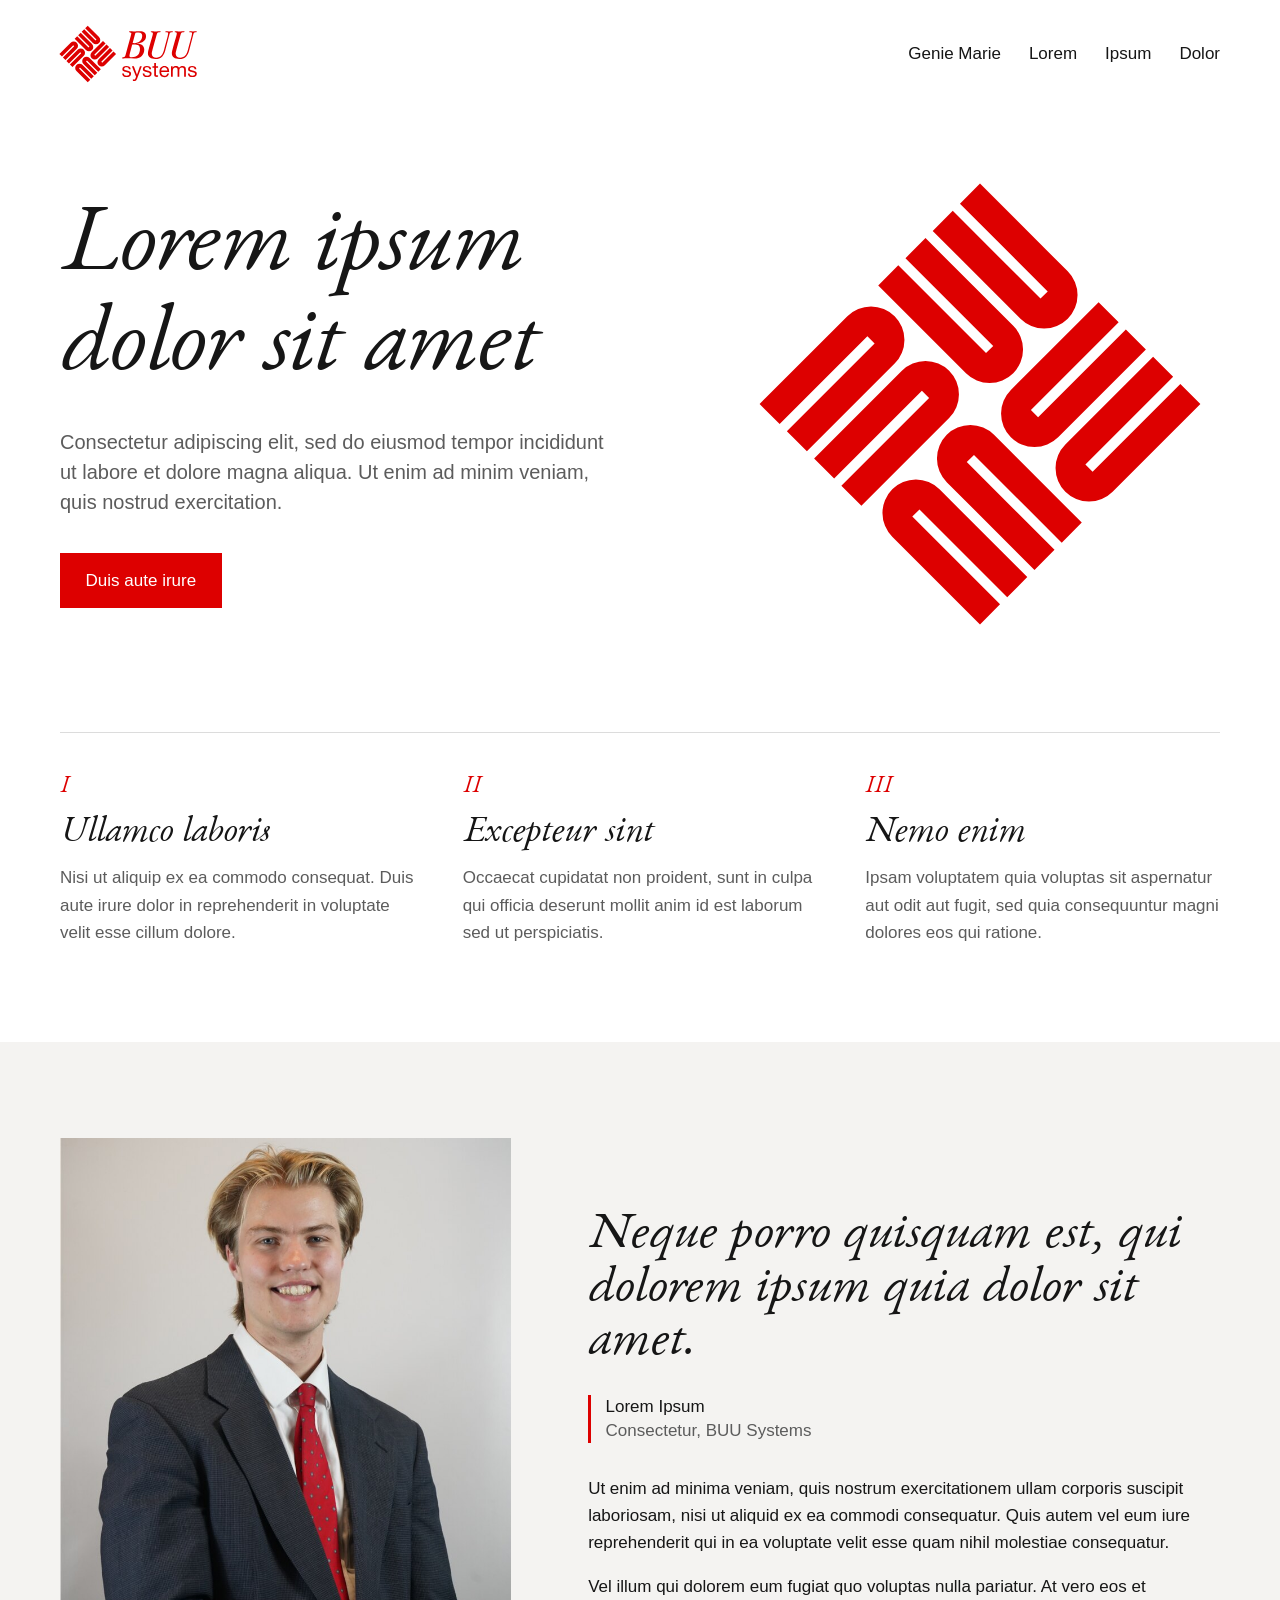
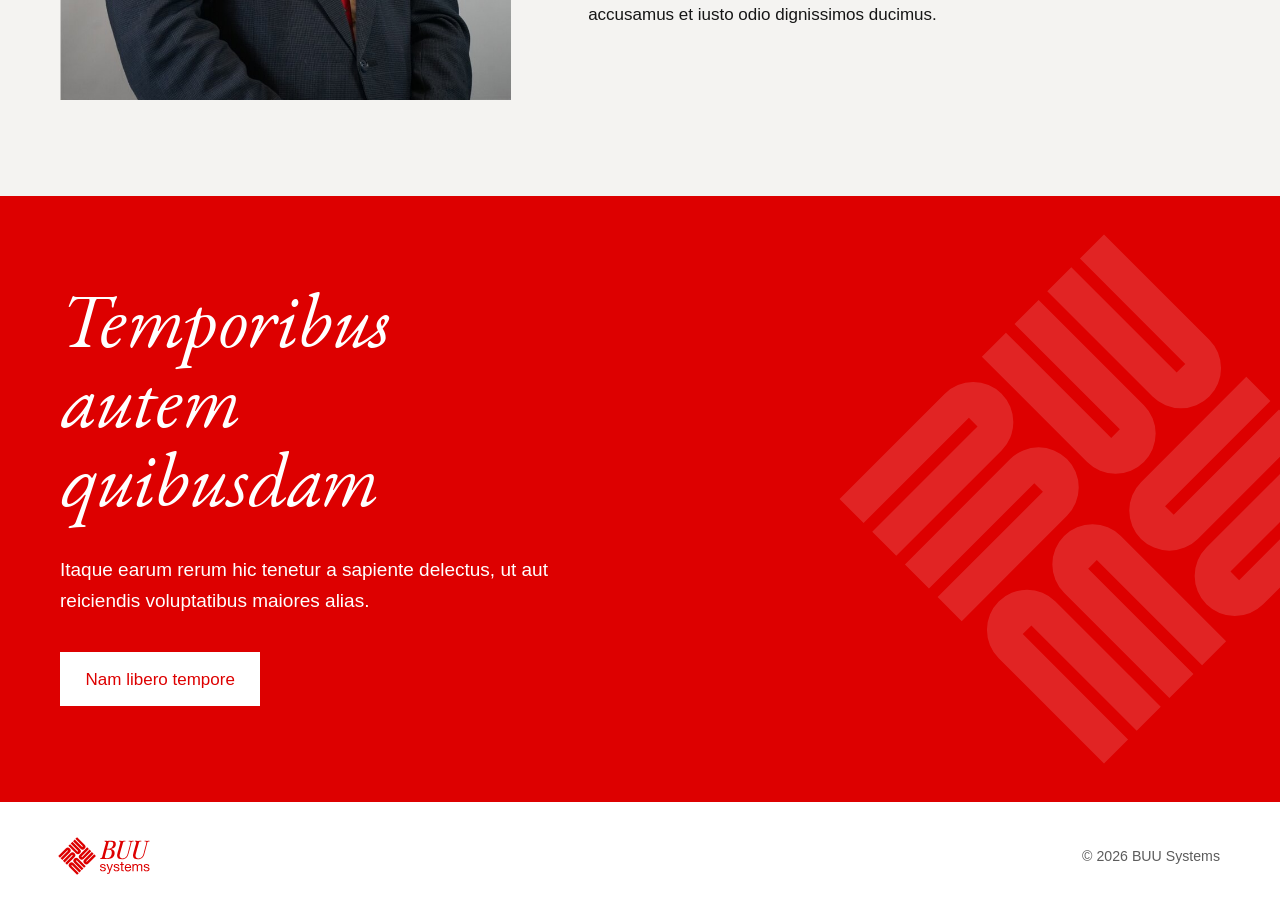
==== index.html @ 666fee12 "Add Genie Marie product page with iOS 27 Messages demo Static site: product page, iPhone demo with L" ====
<!doctype html>
<html lang="en">
<head>
  <meta charset="utf-8">
  <meta name="viewport" content="width=device-width, initial-scale=1">
  <title>BUU Systems</title>
  <meta name="description" content="Lorem ipsum dolor sit amet, consectetur adipiscing elit.">
  <meta name="theme-color" content="#DD0000">
  <link rel="icon" href="assets/mark.svg" type="image/svg+xml">
  <link rel="stylesheet" href="styles.css">
</head>
<body>
  <header class="site-header wrap">
    <a href="#top" aria-label="BUU Systems home"><img class="logo" src="assets/logo.svg" alt="BUU Systems"></a>
    <nav aria-label="Primary">
      <a href="genie-marie.html">Genie Marie</a>
      <a href="#lorem">Lorem</a>
      <a href="#ipsum">Ipsum</a>
      <a href="#dolor">Dolor</a>
    </nav>
  </header>

  <main id="top">
    <section class="hero wrap">
      <div class="hero-copy">
        <h1>Lorem ipsum dolor sit amet</h1>
        <p class="lede">Consectetur adipiscing elit, sed do eiusmod tempor incididunt ut labore et dolore magna aliqua. Ut enim ad minim veniam, quis nostrud exercitation.</p>
        <a class="button" href="#dolor">Duis aute irure</a>
      </div>
      <img class="hero-mark" src="assets/mark.svg" alt="" width="800" height="800">
    </section>

    <section id="lorem" class="pillars wrap" aria-label="Lorem">
      <article>
        <span class="num">I</span>
        <h2>Ullamco laboris</h2>
        <p>Nisi ut aliquip ex ea commodo consequat. Duis aute irure dolor in reprehenderit in voluptate velit esse cillum dolore.</p>
      </article>
      <article>
        <span class="num">II</span>
        <h2>Excepteur sint</h2>
        <p>Occaecat cupidatat non proident, sunt in culpa qui officia deserunt mollit anim id est laborum sed ut perspiciatis.</p>
      </article>
      <article>
        <span class="num">III</span>
        <h2>Nemo enim</h2>
        <p>Ipsam voluptatem quia voluptas sit aspernatur aut odit aut fugit, sed quia consequuntur magni dolores eos qui ratione.</p>
      </article>
    </section>

    <section id="ipsum" class="founder">
      <div class="wrap founder-grid">
        <img class="headshot" src="assets/headshot.jpg" alt="Headshot of the founder of BUU Systems" width="800" height="996">
        <div>
          <blockquote>Neque porro quisquam est, qui dolorem ipsum quia dolor sit amet.</blockquote>
          <p class="byline"><strong>Lorem Ipsum</strong><br>Consectetur, BUU Systems</p>
          <p>Ut enim ad minima veniam, quis nostrum exercitationem ullam corporis suscipit laboriosam, nisi ut aliquid ex ea commodi consequatur. Quis autem vel eum iure reprehenderit qui in ea voluptate velit esse quam nihil molestiae consequatur.</p>
          <p>Vel illum qui dolorem eum fugiat quo voluptas nulla pariatur. At vero eos et accusamus et iusto odio dignissimos ducimus.</p>
        </div>
      </div>
    </section>

    <section id="dolor" class="cta">
      <img class="cta-mark" src="assets/mark-white.svg" alt="" width="800" height="800">
      <div class="wrap cta-inner">
        <h2>Temporibus autem quibusdam</h2>
        <p>Itaque earum rerum hic tenetur a sapiente delectus, ut aut reiciendis voluptatibus maiores alias.</p>
        <a class="button button-invert" href="#top">Nam libero tempore</a>
      </div>
    </section>
  </main>

  <footer class="site-footer wrap">
    <img class="logo logo-small" src="assets/logo.svg" alt="BUU Systems">
    <small>&copy; 2026 BUU Systems</small>
  </footer>
</body>
</html>
---- styles.css ----
@font-face {
  font-family: "EB Garamond";
  src: url("assets/eb-garamond-italic.woff") format("woff");
  font-style: italic;
  font-display: swap;
}

:root {
  --red: #DD0000;
  --ink: #161616;
  --muted: #5c5c5c;
  --rule: #dcdcdc;
  --tint: #f4f3f1;
  --display: "EB Garamond", Garamond, Georgia, serif;
  --text: "Helvetica Neue", Helvetica, Arial, sans-serif;
}

* { box-sizing: border-box; }
html { scroll-behavior: smooth; }
@media (prefers-reduced-motion: reduce) { html { scroll-behavior: auto; } }

body {
  margin: 0;
  background: #fff;
  color: var(--ink);
  font: 400 1.0625rem/1.6 var(--text);
  overflow-x: hidden;
}

img { display: block; max-width: 100%; height: auto; }
.wrap { width: min(1160px, 100% - 3rem); margin-inline: auto; }

h1, h2, blockquote {
  margin: 0;
  font-family: var(--display);
  font-style: italic;
  font-weight: 400;
  line-height: 1.05;
}
p { margin: 0 0 1em; }

/* Header */
.site-header {
  display: flex;
  align-items: center;
  justify-content: space-between;
  gap: 1rem;
  padding-block: 1.25rem;
}
.logo { width: auto; height: 68px; margin-left: -4px; }
.logo-small { height: 44px; }
nav { display: flex; gap: 1.75rem; }
nav a { color: var(--ink); text-decoration: none; }
nav a:hover { color: var(--red); }

/* Hero */
.hero {
  display: grid;
  grid-template-columns: 1.1fr 0.9fr;
  align-items: center;
  gap: 3rem;
  padding-block: 3.5rem 5.5rem;
}
h1 { font-size: clamp(3.25rem, 7.4vw, 6.25rem); letter-spacing: -0.01em; }
.lede { max-width: 34rem; margin: 1.75rem 0 2.25rem; font-size: 1.25rem; line-height: 1.5; color: var(--muted); }
.hero-mark { width: 100%; max-width: 480px; justify-self: end; }

.button {
  display: inline-block;
  padding: 0.85rem 1.6rem;
  background: var(--red);
  color: #fff;
  font-weight: 500;
  text-decoration: none;
  transition: background-color 0.15s;
}
.button:hover { background: #b40000; }
.button-invert { background: #fff; color: var(--red); }
.button-invert:hover { background: var(--ink); color: #fff; }
a:focus-visible { outline: 3px solid var(--ink); outline-offset: 3px; }
.cta a:focus-visible { outline-color: #fff; }

/* Pillars */
.pillars {
  display: grid;
  grid-template-columns: repeat(3, 1fr);
  gap: 3rem;
  padding-block: 2.5rem 6rem;
  border-top: 1px solid var(--rule);
}
.num { font: italic 1.5rem/1 var(--display); color: var(--red); }
.pillars h2 { margin: 0.9rem 0 0.75rem; font-size: 2.25rem; }
.pillars p { margin: 0; color: var(--muted); }

/* Founder */
.founder { padding-block: 6rem; background: var(--tint); }
.founder-grid {
  display: grid;
  grid-template-columns: minmax(0, 5fr) minmax(0, 7fr);
  align-items: center;
  gap: clamp(2.5rem, 6vw, 5.5rem);
}
blockquote { font-size: clamp(2.25rem, 4vw, 3.5rem); }
.byline { margin: 1.5rem 0 2rem; padding-left: 0.9rem; border-left: 3px solid var(--red); line-height: 1.4; color: var(--muted); }
.byline strong { color: var(--ink); font-weight: 500; }
.founder-grid p:last-child { margin-bottom: 0; }

/* Call to action */
.cta { position: relative; overflow: hidden; padding-block: 6rem; background: var(--red); color: #fff; }
.cta-mark { position: absolute; top: 50%; right: -7rem; width: 36rem; max-width: none; transform: translateY(-50%); opacity: 0.14; }
.cta-inner { position: relative; }
.cta h2 { max-width: 15ch; font-size: clamp(2.75rem, 6vw, 4.75rem); }
.cta p { max-width: 34rem; margin: 1.5rem 0 2.25rem; font-size: 1.1875rem; }

/* Footer */
.site-footer {
  display: flex;
  align-items: center;
  justify-content: space-between;
  gap: 1rem;
  padding-block: 2rem;
  color: var(--muted);
}

@media (max-width: 820px) {
  .hero { grid-template-columns: 1fr; gap: 2.5rem; padding-block: 1.5rem 4rem; }
  .hero-mark { display: none; }
  .pillars { grid-template-columns: 1fr; gap: 2.5rem; padding-bottom: 4rem; }
  .founder, .cta { padding-block: 4rem; }
  .founder-grid { grid-template-columns: minmax(0, 1fr); }
  .headshot { max-width: min(400px, 100%); }
}

@media (max-width: 480px) {
  .logo { height: 52px; }
  .logo-small { height: 40px; }
  nav { flex-wrap: wrap; justify-content: flex-end; gap: 0.25rem 1rem; font-size: 0.9375rem; }
  nav a { white-space: nowrap; }
  .cta-mark { right: -12rem; }
}
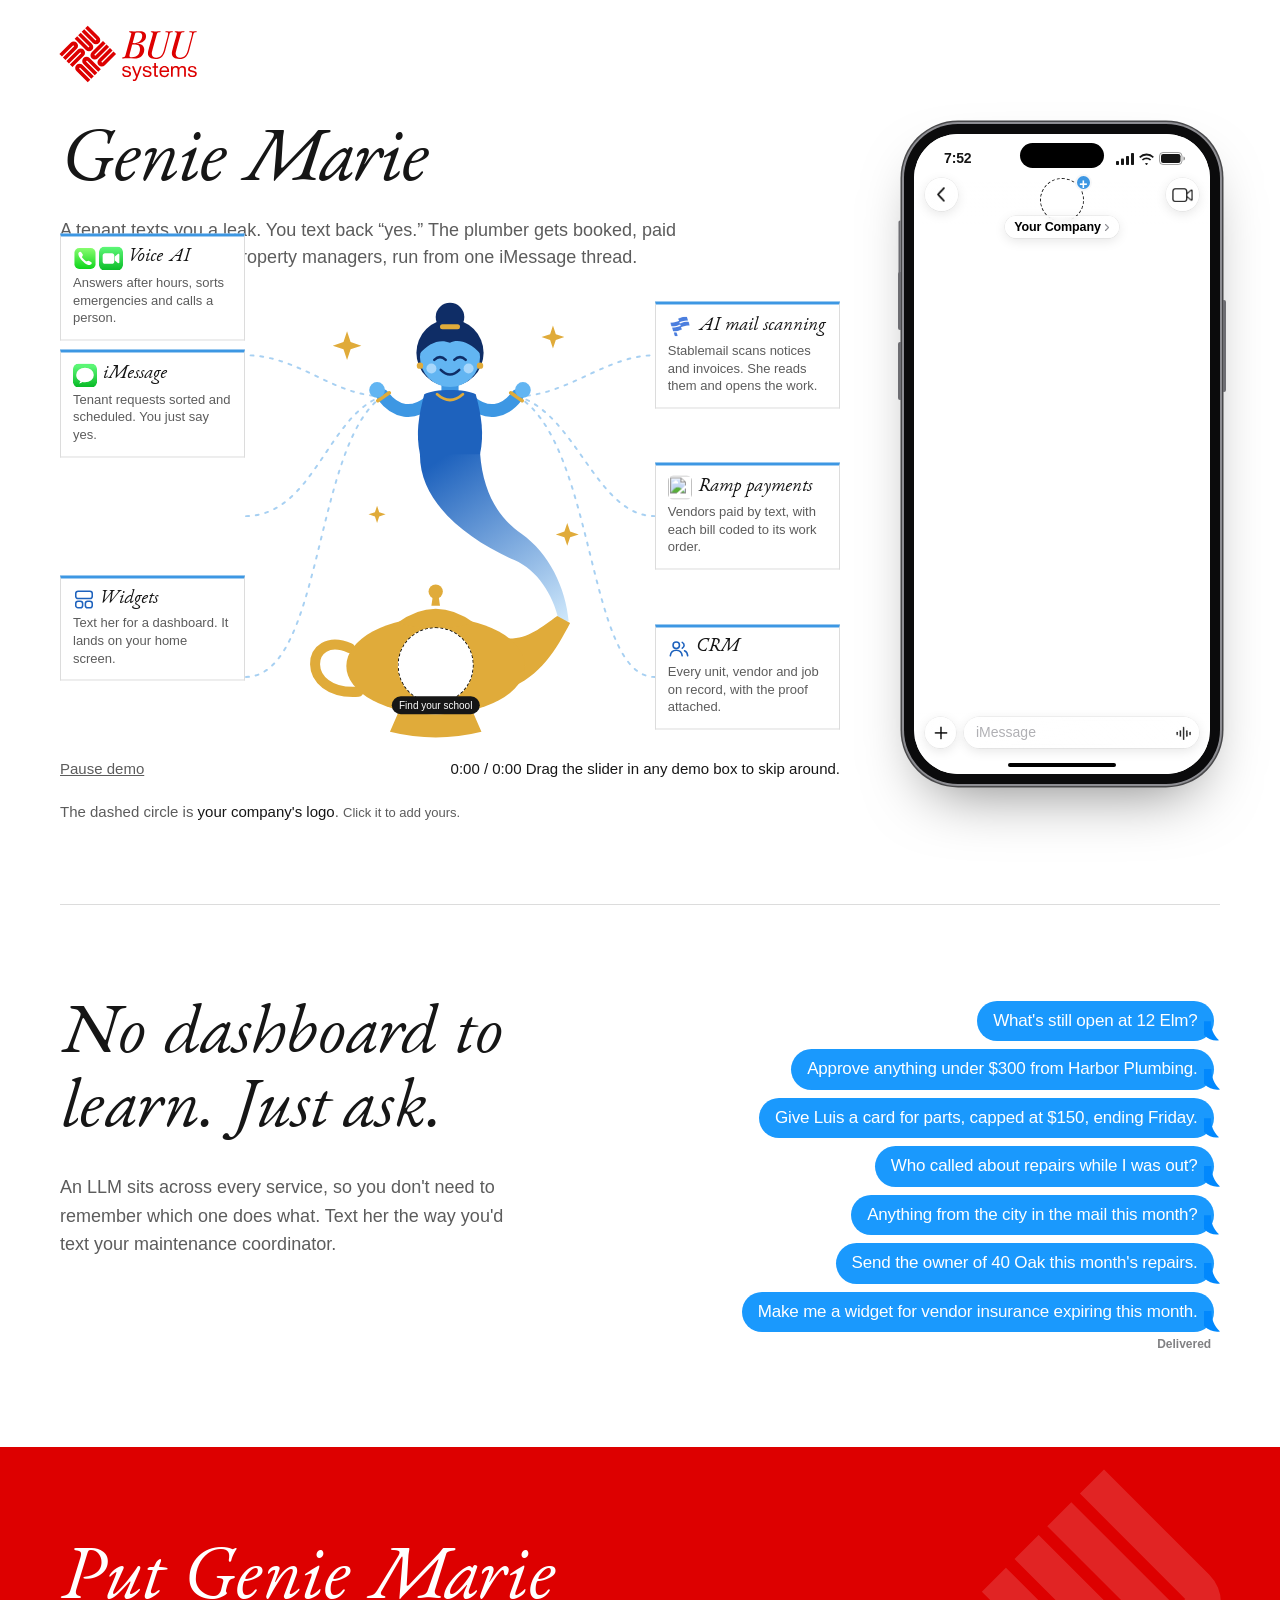
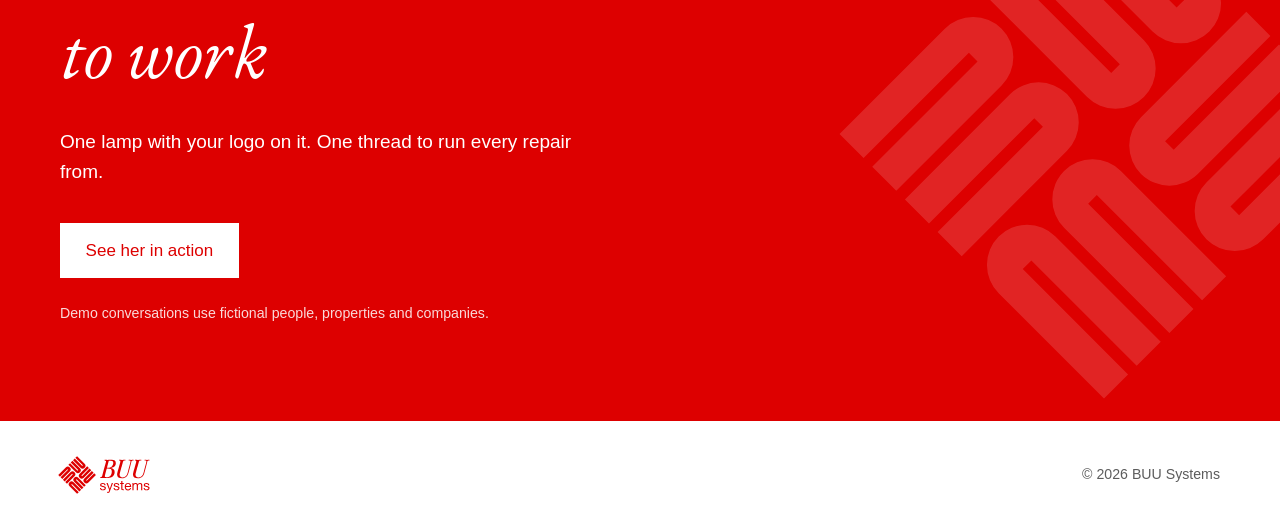
==== commit 54d5d56b: "Serve Genie Marie as the home page on buusystems.com Move the lorem ipsum home page to _lorem-home.h" ====
--- a/index.html
+++ b/index.html
@@ -3,69 +3,157 @@
 <head>
   <meta charset="utf-8">
   <meta name="viewport" content="width=device-width, initial-scale=1">
-  <title>BUU Systems</title>
-  <meta name="description" content="Lorem ipsum dolor sit amet, consectetur adipiscing elit.">
+  <title>Genie Marie | BUU Systems</title>
+  <meta name="description" content="Genie Marie runs repairs for property managers. Tenants text or call, she books the vendor, and you approve and pay from one iMessage thread.">
   <meta name="theme-color" content="#DD0000">
   <link rel="icon" href="assets/mark.svg" type="image/svg+xml">
   <link rel="stylesheet" href="styles.css">
+  <link rel="stylesheet" href="genie-marie.css?v=28e">
 </head>
 <body>
   <header class="site-header wrap">
-    <a href="#top" aria-label="BUU Systems home"><img class="logo" src="assets/logo.svg" alt="BUU Systems"></a>
-    <nav aria-label="Primary">
-      <a href="genie-marie.html">Genie Marie</a>
-      <a href="#lorem">Lorem</a>
-      <a href="#ipsum">Ipsum</a>
-      <a href="#dolor">Dolor</a>
-    </nav>
+    <a href="/" aria-label="BUU Systems home"><img class="logo" src="assets/logo.svg" alt="BUU Systems"></a>
   </header>
 
   <main id="top">
-    <section class="hero wrap">
-      <div class="hero-copy">
-        <h1>Lorem ipsum dolor sit amet</h1>
-        <p class="lede">Consectetur adipiscing elit, sed do eiusmod tempor incididunt ut labore et dolore magna aliqua. Ut enim ad minim veniam, quis nostrud exercitation.</p>
-        <a class="button" href="#dolor">Duis aute irure</a>
+    <section class="gm-hero wrap">
+      <div class="gm-copy">
+        <h1>Genie Marie</h1>
+        <p class="lede">A tenant texts you a leak. You text back “yes.” The plumber gets booked, paid and filed. Repairs for property managers, run from one iMessage thread.</p>
+
+        <div class="genie-stage">
+          <svg class="wires" viewBox="0 0 800 470" aria-hidden="true">
+            <path data-wire="0" d="M331 112C280 112 245 70 190 70"/>
+            <path data-wire="1" d="M469 112C520 112 560 70 610 70"/>
+            <path data-wire="2" d="M469 112C530 130 550 235 610 235"/>
+            <path data-wire="3" d="M469 112C550 160 540 400 610 400"/>
+            <path data-wire="4" d="M331 112C260 160 270 400 190 400"/>
+            <path data-wire="5" d="M331 112C275 130 260 235 190 235"/>
+          </svg>
+          <div class="genie-art">
+              <svg viewBox="0 0 480 640" role="img" aria-label="Illustration of Genie Marie, a sweet smiling blue genie rising in a wisp of smoke from a gold lamp that carries your company's logo.">
+                <defs>
+                  <linearGradient id="smoke" gradientUnits="userSpaceOnUse" x1="240" y1="232" x2="400" y2="470">
+                    <stop offset="0" stop-color="#1e62bd"/>
+                    <stop offset="1" stop-color="#cfe8fb"/>
+                  </linearGradient>
+                </defs>
+                <!-- Smoke tail, from the spout up to her waist -->
+                <path d="M198 232C196 300 262 352 330 382C362 396 384 430 392 466L406 468C402 420 378 372 340 345C310 325 286 290 282 232Z" fill="url(#smoke)"/>
+                <!-- Lamp -->
+                <path d="M100 505C38 478 28 572 112 566" fill="none" stroke="#e0ab3a" stroke-width="14" stroke-linecap="round"/>
+                <path d="M300 488C340 500 362 480 390 460L408 470C386 512 360 556 300 568Z" fill="#e0ab3a"/>
+                <path d="M170 590Q220 606 270 590L284 622Q220 638 156 622Z" fill="#e0ab3a"/>
+                <ellipse cx="220" cy="530" rx="125" ry="68" fill="#e0ab3a"/>
+                <path d="M166 470Q220 430 274 470Q220 486 166 470Z" fill="#e0ab3a"/>
+                <path d="M214 446h12l-2-14h-8z" fill="#e0ab3a"/>
+                <circle cx="220" cy="426" r="10" fill="#e0ab3a"/>
+                <!-- Hair behind -->
+                <circle cx="240" cy="92" r="47" fill="#0f2d66"/>
+                <circle cx="240" cy="42" r="20" fill="#0f2d66"/>
+                <!-- Arms -->
+                <path d="M212 160C188 180 164 176 146 152" fill="none" stroke="#3d97e3" stroke-width="18" stroke-linecap="round"/>
+                <path d="M268 160C292 180 316 176 334 152" fill="none" stroke="#3d97e3" stroke-width="18" stroke-linecap="round"/>
+                <path d="M139 159L155 148M341 159L325 148" stroke="#e0ab3a" stroke-width="5" stroke-linecap="round"/>
+                <circle cx="138" cy="144" r="11" fill="#62b5f2"/>
+                <circle cx="342" cy="144" r="11" fill="#62b5f2"/>
+                <!-- Neck and top -->
+                <rect x="228" y="126" width="24" height="30" fill="#3d97e3"/>
+                <path d="M204 150C196 180 192 205 198 234H282C288 205 284 180 276 150C262 142 218 142 204 150Z" fill="#1e62bd"/>
+                <path d="M222 150Q240 166 258 150" fill="none" stroke="#e0ab3a" stroke-width="4" stroke-linecap="round"/>
+                <!-- Face -->
+                <circle cx="240" cy="98" r="42" fill="#62b5f2"/>
+                <path d="M197 94C196 38 284 38 283 94C268 76 250 72 240 78C226 72 210 78 197 94Z" fill="#0f2d66"/>
+                <rect x="226" y="52" width="28" height="7" rx="3.500" fill="#e0ab3a"/>
+                <path d="M218 102q8-8 16 0M246 102q8-8 16 0" fill="none" stroke="#0f2d66" stroke-width="3.500" stroke-linecap="round"/>
+                <circle cx="214" cy="114" r="7" fill="#c6e6ff" opacity=".7"/>
+                <circle cx="266" cy="114" r="7" fill="#c6e6ff" opacity=".7"/>
+                <path d="M227 116q13 13 26 0" fill="none" stroke="#0f2d66" stroke-width="3.500" stroke-linecap="round"/>
+                <circle cx="198" cy="110" r="4.500" fill="#e0ab3a"/>
+                <circle cx="282" cy="110" r="4.500" fill="#e0ab3a"/>
+                <!-- Sparkles -->
+                <g fill="#e0ab3a">
+                  <path class="spark" d="M96 62l5 15 15 5-15 5-5 15-5-15-15-5 15-5z"/>
+                  <path class="spark spark-2" d="M384 54l4 12 12 4-12 4-4 12-4-12-12-4 12-4z"/>
+                  <path class="spark spark-3" d="M404 330l4 12 12 4-12 4-4 12-4-12-12-4 12-4z"/>
+                  <path class="spark spark-2" d="M138 306l3 9 9 3-9 3-3 9-3-9-9-3 9-3z"/>
+                </g>
+              </svg>
+            <button type="button" class="org-logo org-logo-bottle" aria-label="Add your logo"></button>
+          </div>
+          <div class="chapters" role="group" aria-label="Choose a demo">
+              <button class="chapter iface-0" type="button" data-chapter="0"><strong><img class="brand-icon" src="assets/brand/imessage.svg" alt=""><span>iMessage</span></strong><small>Tenant requests sorted and scheduled. You just say yes.</small><i class="bar"><b></b></i></button>
+              <button class="chapter iface-1" type="button" data-chapter="1"><strong><img class="brand-icon brand-plate" src="assets/brand/stable.png" alt=""><span>AI mail scanning</span></strong><small>Stablemail scans notices and invoices. She reads them and opens the work.</small><i class="bar"><b></b></i></button>
+              <button class="chapter iface-2" type="button" data-chapter="2"><strong><img class="brand-icon" src="assets/brand/ramp.svg" alt=""><span>Ramp<span class="tab-extra"> payments</span></span></strong><small>Vendors paid by text, with each bill coded to its work order.</small><i class="bar"><b></b></i></button>
+              <button class="chapter iface-3" type="button" data-chapter="3"><strong><svg class="iface-icon" viewBox="0 0 24 24" aria-hidden="true"><circle cx="9" cy="8.500" r="3.500"/><path d="M2.500 20c.5-4 3-6 6.500-6s6 2 6.500 6"/><path d="M15.500 5.300a3.500 3.500 0 0 1 0 6.400"/><path d="M18 14.500c2 .8 3.200 2.700 3.500 5.500"/></svg><span>CRM</span></strong><small>Every unit, vendor and job on record, with the proof attached.</small><i class="bar"><b></b></i></button>
+              <button class="chapter iface-4" type="button" data-chapter="4"><strong><svg class="iface-icon" viewBox="0 0 24 24" aria-hidden="true"><rect x="3" y="3" width="18" height="8" rx="2.500"/><rect x="3" y="14" width="7.500" height="7" rx="2.500"/><rect x="13.500" y="14" width="7.500" height="7" rx="2.500"/></svg><span>Widgets</span></strong><small>Text her for a dashboard. It lands on your home screen.</small><i class="bar"><b></b></i></button>
+              <button class="chapter iface-5" type="button" data-chapter="5"><strong><span class="brand-pair"><img class="brand-icon" src="assets/brand/phone.svg" alt=""><img class="brand-icon" src="assets/brand/facetime.svg" alt=""></span><span>Voice AI</span></strong><small>Answers after hours, sorts emergencies and calls a person.</small><i class="bar"><b></b></i></button>
+          </div>
+        </div>
+        <div class="stage-foot">
+          <button class="pause" type="button" id="pause" aria-pressed="false">Pause demo</button>
+          <p class="scrub-note" id="scrub-note"><span id="demo-time">0:00 / 0:00</span> Drag the slider in any demo box to skip around.</p>
+          <p class="logo-note">The dashed circle is <strong>your company's logo</strong>. <small id="logo-status">Click it to add yours.</small></p>
+        </div>
       </div>
-      <img class="hero-mark" src="assets/mark.svg" alt="" width="800" height="800">
-    </section>
 
-    <section id="lorem" class="pillars wrap" aria-label="Lorem">
-      <article>
-        <span class="num">I</span>
-        <h2>Ullamco laboris</h2>
-        <p>Nisi ut aliquip ex ea commodo consequat. Duis aute irure dolor in reprehenderit in voluptate velit esse cillum dolore.</p>
-      </article>
-      <article>
-        <span class="num">II</span>
-        <h2>Excepteur sint</h2>
-        <p>Occaecat cupidatat non proident, sunt in culpa qui officia deserunt mollit anim id est laborum sed ut perspiciatis.</p>
-      </article>
-      <article>
-        <span class="num">III</span>
-        <h2>Nemo enim</h2>
-        <p>Ipsam voluptatem quia voluptas sit aspernatur aut odit aut fugit, sed quia consequuntur magni dolores eos qui ratione.</p>
-      </article>
-    </section>
-
-    <section id="ipsum" class="founder">
-      <div class="wrap founder-grid">
-        <img class="headshot" src="assets/headshot.jpg" alt="Headshot of the founder of BUU Systems" width="800" height="996">
-        <div>
-          <blockquote>Neque porro quisquam est, qui dolorem ipsum quia dolor sit amet.</blockquote>
-          <p class="byline"><strong>Lorem Ipsum</strong><br>Consectetur, BUU Systems</p>
-          <p>Ut enim ad minima veniam, quis nostrum exercitationem ullam corporis suscipit laboriosam, nisi ut aliquid ex ea commodi consequatur. Quis autem vel eum iure reprehenderit qui in ea voluptate velit esse quam nihil molestiae consequatur.</p>
-          <p>Vel illum qui dolorem eum fugiat quo voluptas nulla pariatur. At vero eos et accusamus et iusto odio dignissimos ducimus.</p>
+      <div class="gm-stage">
+        <div class="phone" role="img" aria-label="Animated demo of an iPhone message thread with Genie Marie. The capabilities it shows are listed in the boxes beside it.">
+          <div class="screen">
+            <svg id="glass-defs" width="0" height="0" style="position:absolute" aria-hidden="true"><defs>
+            </defs></svg>
+            <div class="dim" id="dim"></div>
+            <div class="island"></div>
+            <div class="status"><span id="status-time">7:52</span><span class="status-icons">
+              <svg width="18" height="12" viewBox="0 0 18 12" aria-hidden="true"><rect x="0" y="8" width="3" height="4" rx=".8"/><rect x="5" y="5.500" width="3" height="6.500" rx=".8"/><rect x="10" y="3" width="3" height="9" rx=".8"/><rect x="15" y="0" width="3" height="12" rx=".8"/></svg>
+              <svg width="17" height="12" viewBox="0 0 17 12" aria-hidden="true"><path d="M8.500 2.400c2.400 0 4.600.9 6.200 2.500l1.200-1.200A10.500 10.500 0 0 0 8.500.6 10.500 10.500 0 0 0 1.100 3.700l1.200 1.200a8.800 8.800 0 0 1 6.200-2.500zm0 3.800c1.300 0 2.600.5 3.500 1.400l1.200-1.200a6.800 6.800 0 0 0-9.400 0L5 7.600c.9-.9 2.200-1.400 3.500-1.400zm0 3.700c-.6 0-1.200.2-1.600.7l1.600 1.600 1.600-1.600c-.4-.5-1-.7-1.600-.7z"/></svg>
+              <svg width="27" height="13" viewBox="0 0 27 13" aria-hidden="true"><rect x=".5" y=".5" width="22.500" height="12" rx="3.500" fill="none" stroke="currentColor" opacity=".4"/><rect x="2" y="2" width="19.500" height="9" rx="2.200"/><path d="M24.500 4.500v4c.9-.3 1.500-1.100 1.500-2s-.6-1.700-1.500-2z" opacity=".5"/></svg>
+            </span></div>
+            <div class="contact">
+              <span class="glass-btn"><img class="nav-back" src="assets/ios/back.png" alt=""></span>
+              <div class="contact-mid">
+                <span class="org-logo org-logo-avatar" id="logo-anchor"></span>
+                <span class="contact-name"><span id="contact-name">Your Company</span><svg viewBox="0 0 8 12" aria-hidden="true"><path d="M2 2l4 4-4 4"/></svg></span>
+              </div>
+              <span class="glass-btn"><img class="nav-video" src="assets/ios/video.png" alt=""></span>
+            </div>
+            <div class="thread" id="thread"></div>
+            <div class="compose">
+              <span class="compose-plus" aria-hidden="true"><img src="assets/ios/plus.png" alt=""></span>
+              <div class="compose-field"><div class="compose-text" id="compose"><span class="compose-hint">iMessage</span></div><span class="send" id="send" aria-hidden="true"></span></div>
+            </div>
+            <span class="home-bar"></span>
+            <div class="call" id="call" hidden></div>
+            <div class="home" id="home" hidden></div>
+          </div>
         </div>
       </div>
     </section>
 
-    <section id="dolor" class="cta">
+    <section id="ask" class="ask wrap">
+      <div class="ask-intro">
+        <h2>No dashboard to learn. Just&nbsp;ask.</h2>
+        <p>An LLM sits across every service, so you don't need to remember which one does what. Text her the way you'd text your maintenance coordinator.</p>
+      </div>
+      <ul class="asks" aria-label="Examples of texts you can send">
+        <li>What's still open at 12 Elm?</li>
+        <li>Approve anything under $300 from Harbor Plumbing.</li>
+        <li>Give Luis a card for parts, capped at $150, ending Friday.</li>
+        <li>Who called about repairs while I was out?</li>
+        <li>Anything from the city in the mail this month?</li>
+        <li>Send the owner of 40 Oak this month's repairs.</li>
+        <li>Make me a widget for vendor insurance expiring this month.</li>
+        <li class="asks-delivered">Delivered</li>
+      </ul>
+    </section>
+
+    <section class="cta">
       <img class="cta-mark" src="assets/mark-white.svg" alt="" width="800" height="800">
       <div class="wrap cta-inner">
-        <h2>Temporibus autem quibusdam</h2>
-        <p>Itaque earum rerum hic tenetur a sapiente delectus, ut aut reiciendis voluptatibus maiores alias.</p>
-        <a class="button button-invert" href="#top">Nam libero tempore</a>
+        <h2>Put Genie Marie to&nbsp;work</h2>
+        <p>One lamp with your logo on it. One thread to run every repair from.</p>
+        <a class="button button-invert" href="#top">See her in action</a>
+        <small class="cta-note">Demo conversations use fictional people, properties and companies.</small>
       </div>
     </section>
   </main>
@@ -74,5 +162,17 @@
     <img class="logo logo-small" src="assets/logo.svg" alt="BUU Systems">
     <small>&copy; 2026 BUU Systems</small>
   </footer>
+  <dialog id="logo-dialog" aria-labelledby="logo-title">
+    <div class="dialog-head">
+      <h2 id="logo-title">Add your company</h2>
+      <button type="button" class="dialog-close" id="logo-close" aria-label="Close">&times;</button>
+    </div>
+    <form id="company-form" class="company-form">
+      <input id="company-name" type="text" aria-label="Company name" autocomplete="organization" spellcheck="false" placeholder="Company name">
+      <button class="button" type="submit">Use this name</button>
+    </form>
+    <p class="dialog-foot"><span id="logo-message">Have a logo?</span> <input id="logo-file" class="visually-hidden" type="file" accept="image/png,.png"><label for="logo-file">Upload a PNG</label> <button type="button" class="link-button" id="logo-reset" hidden>Reset</button></p>
+  </dialog>
+  <script src="genie-marie.js?v=28e"></script>
 </body>
 </html>
--- a/genie-marie.css
+++ b/genie-marie.css
@@ -0,0 +1,396 @@
+:root { --genie: #3d97e3; --genie-deep: #1e62bd; --genie-soft: #eaf5ff; }
+
+.visually-hidden { position: absolute; width: 1px; height: 1px; overflow: hidden; clip-path: inset(50%); white-space: nowrap; }
+button { font: inherit; color: inherit; }
+button:focus-visible { outline: 3px solid var(--ink); outline-offset: 3px; }
+
+/* Hero */
+.gm-hero {
+  display: grid;
+  grid-template-columns: minmax(0, 1fr) auto;
+  gap: clamp(2rem, 5vw, 4.5rem);
+  align-items: start;
+  padding-block: 1rem 5rem;
+}
+.gm-copy .lede { margin: 0.75rem 0 1rem; max-width: 40rem; font-size: 1.125rem; }
+.gm-copy h1 { font-size: clamp(3.25rem, 6vw, 5rem); }
+
+.call-end { display: grid; place-items: center; flex: none; width: 50px; height: 50px; margin-top: 10px; background: #ff3b30; border-radius: 50%; }
+.call-end svg { width: 26px; height: 26px; fill: #fff; transform: rotate(135deg); }
+
+/* Genie Marie and the boxes that light up with the demo */
+.genie-stage { position: relative; aspect-ratio: 800 / 470; }
+.wires { position: absolute; inset: 0; width: 100%; height: 100%; }
+.wires path { fill: none; stroke: var(--genie); stroke-opacity: 0.45; stroke-width: 2; stroke-dasharray: 3 7; stroke-linecap: round; transition: stroke-opacity 0.25s; }
+.wires path.is-active { stroke: var(--genie); stroke-opacity: 1; stroke-width: 3.5; animation: flow 1s linear infinite; }
+.genie-art { position: absolute; left: 50%; top: 0; width: 44%; transform: translateX(-50%); }
+.genie-art svg { display: block; width: 100%; height: auto; }
+.org-logo-bottle { position: absolute; left: 45.83%; top: 82.8%; width: 22%; aspect-ratio: 1; border-radius: 50%; font-size: 11px; transform: translate(-50%, -50%); }
+.org-logo.org-logo-bottle { overflow: visible; }
+.org-logo-bottle:not(.has-image)::after {
+  content: "Find your school";
+  position: absolute;
+  left: 50%;
+  top: calc(100% - 0.35rem);
+  padding: 0.15rem 0.45rem;
+  background: var(--ink);
+  border-radius: 999px;
+  color: #fff;
+  font-size: 10px;
+  font-weight: 500;
+  letter-spacing: 0;
+  line-height: 1.3;
+  text-transform: none;
+  white-space: nowrap;
+  transform: translateX(-50%);
+}
+.org-logo-bottle:not(.has-image):hover { background: var(--ink); color: #fff; }
+.org-logo-bottle:not(.has-image):hover::after { background: var(--genie-deep); }
+.spark { transform-box: fill-box; transform-origin: center; animation: twinkle 2.8s ease-in-out infinite; }
+.spark-2 { animation-delay: 0.9s; }
+.spark-3 { animation-delay: 1.7s; }
+.chapter {
+  position: absolute;
+  width: 23.75%;
+  padding: 0.65rem 0.75rem 0.75rem;
+  overflow: hidden;
+  background: #fff;
+  border: 1px solid var(--rule);
+  border-top: 3px solid var(--genie);
+  text-align: left;
+  cursor: pointer;
+  transform: translateY(-50%);
+  transition: background-color 0.25s, color 0.25s, box-shadow 0.25s;
+}
+.chapter strong { display: flex; align-items: center; gap: 0.4rem; margin-bottom: 0.25rem; font: italic 1.2rem/1.1 var(--display); }
+.chapter small { display: block; color: var(--muted); font-size: 0.8125rem; line-height: 1.35; transition: color 0.25s; }
+.brand-icon { width: 24px; height: 24px; flex: none; border-radius: 22%; }
+.brand-pair { display: flex; flex: none; gap: 2px; }
+.brand-plate { padding: 2px; background: #fff; }
+.iface-icon { width: 22px; height: 22px; flex: none; fill: none; stroke: var(--genie-deep); stroke-width: 1.7; stroke-linecap: round; stroke-linejoin: round; transition: stroke 0.25s; }
+.chapter:hover { border-color: var(--genie); }
+.chapter.is-active { background: var(--genie-soft); border-color: #9fcdf3; border-top-color: var(--genie); box-shadow: 0 0 0 4px rgba(61, 151, 227, 0.14), 0 8px 26px rgba(61, 151, 227, 0.32); }
+.chapter.is-active small { color: var(--ink); }
+.chapter .bar { position: absolute; left: 0; right: 0; bottom: 0; height: 3px; }
+.chapter .bar b { display: block; width: 0; height: 100%; background: var(--genie); }
+.iface-0 { left: 0; top: 25.5%; }
+.iface-1 { right: 0; top: 14.9%; }
+.iface-2 { right: 0; top: 50%; }
+.iface-3 { right: 0; top: 85.1%; }
+.iface-4 { left: 0; top: 74.5%; }
+.stage-foot { display: flex; flex-wrap: wrap; align-items: baseline; justify-content: space-between; gap: 0.25rem 1.5rem; margin-top: 0.75rem; font-size: 0.9375rem; }
+.pause { padding: 0; background: none; border: 0; color: var(--muted); text-decoration: underline; cursor: pointer; }
+.pause:hover { color: var(--red); }
+
+/* Phone */
+.gm-stage { position: relative; }
+.phone {
+  position: relative;
+  width: 316px;
+  height: 660px;
+  padding: 10px;
+  background: #0b0b0c;
+  border-radius: 54px;
+  box-shadow: 0 0 0 2px #8e8e93, 0 0 0 3.5px #48484a, 0 28px 60px -22px rgba(0, 0, 0, 0.5);
+}
+.phone::before, .phone::after { content: ""; position: absolute; width: 3px; background: #6d6d72; }
+.phone::before { left: -6px; top: 148px; height: 58px; border-radius: 2px 0 0 2px; box-shadow: 0 -52px 0 -0.5px #6d6d72, 0 70px 0 #6d6d72; }
+.phone::after { right: -6px; top: 176px; height: 92px; border-radius: 0 2px 2px 0; }
+.screen {
+  position: relative;
+  will-change: opacity; /* Glass inside only samples the screen, never the black bezel around it. */
+  display: flex;
+  flex-direction: column;
+  height: 100%;
+  overflow: hidden;
+  background: #fff;
+  border-radius: 44px;
+  font: 400 14px/1.28 -apple-system, BlinkMacSystemFont, "SF Pro Text", "Helvetica Neue", Helvetica, Arial, sans-serif;
+  -webkit-font-smoothing: antialiased;
+}
+.island { position: absolute; z-index: 5; top: 9px; left: 50%; width: 84px; height: 25px; background: #000; border-radius: 14px; transform: translateX(-50%); }
+.status { position: absolute; z-index: 4; top: 0; left: 0; right: 0; display: flex; justify-content: space-between; align-items: center; height: 42px; padding: 7px 24px 0 30px; font-weight: 600; font-size: 14px; letter-spacing: -0.01em; }
+.status-icons { display: flex; align-items: center; gap: 4px; }
+.status-icons svg { fill: currentColor; display: block; }
+/* iOS 27: no header bar. Controls float as glass over the thread, which runs full height. */
+/* Liquid Glass. genie-marie.js adds edge refraction in Chromium; other browsers keep this frosted version. */
+.glass-btn, .contact-name, .compose-plus, .compose-field, .tray {
+  background: linear-gradient(155deg, rgba(255, 255, 255, 0.72), rgba(255, 255, 255, 0.42) 48%, rgba(255, 255, 255, 0.62));
+  -webkit-backdrop-filter: blur(3px) saturate(1.6);
+  backdrop-filter: blur(3px) saturate(1.6);
+  box-shadow: inset 0 1px 1px rgba(255, 255, 255, 0.95), inset 0 -1px 1px rgba(255, 255, 255, 0.55), inset 1px 0 1px rgba(255, 255, 255, 0.45), inset -1px 0 1px rgba(255, 255, 255, 0.45), 0 0 0 0.5px rgba(0, 0, 0, 0.09), 0 3px 12px rgba(0, 0, 0, 0.1);
+}
+/* Scroll edge: content softens and fades as it passes under the floating controls. */
+.screen::before, .compose::before { content: ""; position: absolute; left: 0; right: 0; pointer-events: none; -webkit-backdrop-filter: blur(5px); backdrop-filter: blur(5px); }
+.screen::before { z-index: 3; top: 0; height: 118px; background: linear-gradient(rgba(255, 255, 255, 0.9) 40%, rgba(255, 255, 255, 0)); -webkit-mask-image: linear-gradient(#000 62%, transparent); mask-image: linear-gradient(#000 62%, transparent); }
+.compose::before { z-index: -1; top: 0; bottom: 0; background: linear-gradient(rgba(255, 255, 255, 0), rgba(255, 255, 255, 0.9) 70%); -webkit-mask-image: linear-gradient(transparent, #000 45%); mask-image: linear-gradient(transparent, #000 45%); }
+.contact { position: absolute; z-index: 4; top: 44px; left: 0; right: 0; display: flex; align-items: flex-start; justify-content: space-between; padding: 0 11px; }
+.glass-btn { display: grid; place-items: center; flex: none; width: 33px; height: 33px; border-radius: 50%; }
+.nav-back { display: block; height: 15px; margin-right: 1px; }
+.nav-video { display: block; height: 14px; }
+.contact-mid { display: flex; flex-direction: column; align-items: center; min-width: 0; flex: 1; padding-inline: 6px; }
+.contact-name { position: relative; display: flex; align-items: center; gap: 3px; max-width: 100%; box-sizing: border-box; margin-top: -6px; padding: 3px 9px; border-radius: 12px; font-size: 12.5px; font-weight: 600; letter-spacing: -0.01em; color: #000; }
+.contact-name > span { overflow: hidden; white-space: nowrap; text-overflow: ellipsis; }
+.contact-name svg { width: 6px; height: 9px; flex: none; fill: none; stroke: #8e8e93; stroke-width: 1.500; stroke-linecap: round; stroke-linejoin: round; }
+
+/* The organization's logo slot */
+.org-logo {
+  display: inline-flex;
+  align-items: center;
+  justify-content: center;
+  flex: none;
+  overflow: hidden;
+  padding: 0;
+  background: #fff;
+  border: 1.5px dashed var(--ink);
+  cursor: pointer;
+  color: var(--ink);
+  font-weight: 700;
+  text-align: center;
+  text-transform: uppercase;
+  letter-spacing: 0.03em;
+  line-height: 1.05;
+}
+.org-logo:hover { border-color: var(--genie); color: var(--genie-deep); }
+/* A picked logo always stays inside its slot: the inset keeps a square logo's corners inside a circle. */
+.org-logo.has-image { overflow: hidden; }
+.org-logo img { display: block; box-sizing: border-box; width: 100%; height: 100%; padding: 15%; object-fit: contain; }
+.org-logo-small img { padding: 8%; }
+.org-logo .mono { display: grid; place-items: center; width: 100%; height: 100%; background: var(--ink); color: #fff; font-size: 1.6em; letter-spacing: 0; }
+.org-logo.has-image { border: 1px solid #e3e3e6; border-style: solid; }
+.org-logo-avatar { position: relative; overflow: visible; width: 44px; height: 44px; border-radius: 50%; font-size: 8.5px; }
+.org-logo-avatar:not(.has-image)::after { content: "+"; position: absolute; right: -9px; top: -5px; width: 13px; height: 13px; background: var(--genie); border: 2px solid #f7f7f8; border-radius: 50%; box-sizing: content-box; color: #fff; font-size: 14px; line-height: 16px; }
+.org-logo-small { width: 34px; height: 34px; border-radius: 7px; font-size: 7.5px; }
+.org-logo-call { width: 84px; height: 84px; border-radius: 50%; font-size: 15px; }
+.org-logo-light { background: transparent; border-color: #fff; color: #fff; }
+.org-logo-light.has-image { background: #fff; }
+
+.logo-note { margin: 0; color: var(--muted); }
+.logo-note strong { color: var(--ink); font-weight: 500; }
+.logo-note small { font-size: 0.8125rem; }
+
+/* Thread */
+.thread { flex: 1; min-height: 0; display: flex; flex-direction: column; gap: 3px; padding: 112px 11px 0; overflow: hidden; }
+.thread::after { content: ""; flex: none; height: 66px; }
+.thread::before { content: ""; margin-top: auto; }
+.stamp { flex: none; margin-bottom: 6px; color: #8e8e93; font-size: 10.5px; text-align: center; }
+.stamp b { font-weight: 600; }
+.msg { position: relative; flex: none; max-width: 76%; padding: 6px 11px 7px; border-radius: 17px; animation: pop 0.22s ease-out; }
+.msg-g { align-self: flex-start; background: #e8e8ea; color: #000; }
+.msg-u { align-self: flex-end; background: #1a99fd; color: #fff; }
+.msg-u + .msg-g, .msg-g + .msg-u, .delivered + .msg-g, .msg-attach + .msg-u { margin-top: 7px; }
+.msg-u:not(.msg-attach)::after, .msg-g:not(.typing):not(.msg-attach)::after { content: ""; position: absolute; bottom: 0; width: 13px; height: 17px; background-repeat: no-repeat; background-size: contain; }
+.msg-u::after { right: -5px; background: var(--tail, #0188fd); -webkit-mask: url("data:image/svg+xml,%3Csvg xmlns='http://www.w3.org/2000/svg' viewBox='0 0 13 17'%3E%3Cpath fill='%234392f6' d='M0 0h6c0 6 2 12 7 16.500-4 .8-9-.5-13-4.500z'/%3E%3C/svg%3E") center / contain no-repeat; mask: url("data:image/svg+xml,%3Csvg xmlns='http://www.w3.org/2000/svg' viewBox='0 0 13 17'%3E%3Cpath fill='%234392f6' d='M0 0h6c0 6 2 12 7 16.500-4 .8-9-.5-13-4.500z'/%3E%3C/svg%3E") center / contain no-repeat; }
+.msg-g::after { left: -5px; background-image: url("data:image/svg+xml,%3Csvg xmlns='http://www.w3.org/2000/svg' viewBox='0 0 13 17'%3E%3Cpath fill='%23e8e8ea' d='M13 0H7C7 6 5 12 0 16.500c4 .8 9-.5 13-4.500z'/%3E%3C/svg%3E"); }
+.msg-u:has(+ .msg-u)::after, .msg-g:has(+ .msg-g)::after { display: none; }
+.msg-attach { padding: 0; background: none; border-radius: 15px; max-width: 86%; }
+.msg.has-tap { margin-top: 15px; }
+.typing { display: flex; gap: 4px; padding: 11px 12px; }
+.typing::before, .typing::after { content: ""; position: absolute; background: #e8e8ea; border-radius: 50%; }
+.typing::before { left: -1px; bottom: -1px; width: 10px; height: 10px; }
+.typing::after { left: -6px; bottom: -5px; width: 5px; height: 5px; }
+.typing i { width: 7px; height: 7px; background: #8e8e93; border-radius: 50%; animation: blink 1.1s infinite; }
+.typing i:nth-child(2) { animation-delay: 0.16s; }
+.typing i:nth-child(3) { animation-delay: 0.32s; }
+.delivered { align-self: flex-end; flex: none; margin: 1px 4px 0; color: #818183; font-size: 10.5px; font-weight: 600; }
+/* Reactions, as in iOS 27: a color glyph in a small thought bubble with two trailing dots. */
+.tap { position: absolute; z-index: 1; top: -15px; display: grid; place-items: center; width: 27px; height: 27px; background: #e4e4e8; border-radius: 50%; box-shadow: 0 0 0 1.5px #fff; animation: tap 0.4s cubic-bezier(0.3, 1.6, 0.5, 1); }
+.tap::before, .tap::after { content: ""; position: absolute; background: #e4e4e8; border-radius: 50%; box-shadow: 0 0 0 1px #fff; }
+.tap::before { bottom: -2px; width: 8px; height: 8px; }
+.tap::after { bottom: -6px; width: 3.5px; height: 3.5px; }
+.msg-u .tap { left: -16px; top: -17px; }
+.msg-u .tap::before { left: -1px; }
+.msg-u .tap::after { left: -4px; }
+.msg-g .tap, .msg-attach .tap { right: -16px; top: -17px; }
+.msg-g .tap::before, .msg-attach .tap::before { right: -1px; }
+.msg-g .tap::after, .msg-attach .tap::after { right: -4px; }
+.tap img { position: relative; z-index: 1; display: block; width: 18px; height: 18px; }
+/* The reaction tray that opens when you press a message. */
+.tray { background: rgba(255, 255, 255, 0.86); position: absolute; z-index: 5; bottom: calc(100% + 11px); display: flex; align-items: center; justify-content: space-between; box-sizing: border-box; width: 268px; padding: 5px 8px; border-radius: 24px; animation: tray 0.26s cubic-bezier(0.3, 1.5, 0.5, 1); }
+.tray span { display: grid; place-items: center; flex: none; width: 33px; height: 33px; border-radius: 50%; transition: background 0.15s; }
+.tray span.is-picked { background: #36aafd; }
+.tray img { display: block; width: 25px; height: 25px; }
+/* The bud joining the tray to the message, with the empty smiley Apple shows there. */
+.tap.tap-bud, .tap.tap-bud::before, .tap.tap-bud::after { background: rgba(255, 255, 255, 0.96); box-shadow: none; }
+.tap.tap-bud img { width: 19px; height: 19px; opacity: 0.42; }
+/* The thread behind a pressed message blurs and greys out, the message lifts above it and grey bubbles turn white. */
+.dim { position: absolute; z-index: 3; inset: 0; pointer-events: none; opacity: 0; background: rgba(222, 222, 226, 0.66); -webkit-backdrop-filter: blur(7px); backdrop-filter: blur(7px); transition: opacity 0.2s; }
+.dim.is-on { opacity: 1; }
+.msg.is-lifted { z-index: 6; }
+.msg-g.is-lifted { background: #fff; }
+.msg-g.is-lifted::after { background-image: url("data:image/svg+xml,%3Csvg xmlns='http://www.w3.org/2000/svg' viewBox='0 0 13 17'%3E%3Cpath fill='%23fff' d='M13 0H7C7 6 5 12 0 16.500c4 .8 9-.5 13-4.500z'/%3E%3C/svg%3E"); }
+
+/* Attachments */
+.att { overflow: hidden; background: #f1f1f3; border: 1px solid #e0e0e4; border-radius: 15px; }
+.att-body { padding: 8px 10px; font-size: 12.5px; }
+.att-body strong { display: block; font-weight: 600; }
+.att-body span { color: #636366; }
+.att-quote { padding: 9px 10px; }
+.att-quote em { display: block; margin-bottom: 2px; color: #636366; font-size: 11px; font-style: normal; }
+.letter { position: relative; height: 112px; overflow: hidden; padding: 10px 14px; background: #fff; border-bottom: 1px solid #e0e0e4; }
+.letter b { display: block; margin-bottom: 5px; font-size: 9.5px; }
+.letter i { display: block; height: 3px; margin-bottom: 5px; background: #c8c8cc; }
+.letter i:nth-of-type(2) { width: 88%; }
+.letter i:nth-of-type(4) { width: 72%; }
+.letter u { display: block; margin-top: 8px; font-size: 9.5px; font-weight: 700; text-decoration: none; color: var(--red); }
+.letter::after { content: ""; position: absolute; left: 0; right: 0; top: 0; height: 3px; background: #2ecc71; box-shadow: 0 0 14px 4px rgba(46, 204, 113, 0.65); animation: scan 1.8s ease-in-out 1 forwards; }
+.vcard { display: flex; flex-direction: column; justify-content: space-between; width: 216px; height: 134px; padding: 12px; background: linear-gradient(135deg, #1b1b1d, #3d3d42); border-radius: 13px; color: #fff; font-size: 12px; animation: deal 0.55s cubic-bezier(0.2, 0.9, 0.3, 1.1); }
+.vcard-top { display: flex; justify-content: space-between; align-items: flex-start; }
+.vcard-top span:last-child { font-size: 10px; opacity: 0.75; }
+.vcard-num { font-size: 15px; letter-spacing: 0.08em; }
+.vcard-meta { display: flex; justify-content: space-between; font-size: 10.5px; opacity: 0.85; }
+.linkcard strong { color: #0a7cff; }
+
+.crm { padding: 9px 10px; font-size: 12px; }
+.crm strong { display: block; margin-bottom: 4px; font-size: 13px; font-weight: 600; }
+.crm dl { display: grid; grid-template-columns: auto 1fr; gap: 2px 8px; margin: 0; }
+.crm dt { color: #636366; }
+.crm dd { margin: 0; }
+
+/* Compose */
+.compose { position: absolute; z-index: 4; left: 0; right: 0; bottom: 0; display: flex; align-items: flex-end; gap: 8px; padding: 14px 11px 26px; }
+.compose-plus { position: relative; width: 31px; height: 31px; flex: none; border-radius: 50%; }
+.compose-plus img { position: absolute; left: 50%; top: 50%; width: 13px; transform: translate(-50%, -50%); }
+.compose-field { display: flex; align-items: flex-end; flex: 1; min-width: 0; min-height: 31px; box-sizing: border-box; padding: 3px 3px 3px 12px; border-radius: 16px; }
+.compose-text { flex: 1; min-width: 0; max-height: 72px; overflow: hidden; padding: 3px 4px 3px 0; }
+.compose-hint { color: #b0b0b4; }
+.caret { display: inline-block; width: 1.5px; height: 14px; margin-bottom: -2px; background: #0188fd; animation: blink 0.9s infinite; }
+.send { position: relative; width: 25px; height: 25px; flex: none; border-radius: 50%; transition: transform 0.15s; background: url("assets/ios/wave.png") center / 15px auto no-repeat; }
+.send.is-ready { background: #0188fd; }
+.send.is-ready::after { content: ""; position: absolute; left: 8px; top: 9px; width: 9px; height: 9px; border: solid #fff; border-width: 2px 0 0 2px; transform: rotate(45deg); }
+.send.is-ready::before { content: ""; position: absolute; left: 11.500px; top: 7px; width: 2px; height: 12px; background: #fff; }
+.send.is-pressed { transform: scale(0.82); }
+
+.home-bar { position: absolute; z-index: 6; left: 50%; bottom: 7px; width: 108px; height: 4px; background: #000; border-radius: 3px; transform: translateX(-50%); }
+.call:not([hidden]) ~ .home-bar, .call:not([hidden]) + .home-bar { background: #fff; }
+
+/* Voice call */
+.call {
+  position: absolute;
+  z-index: 4;
+  inset: 0;
+  display: flex;
+  flex-direction: column;
+  align-items: center;
+  padding: 48px 16px 24px;
+  background: linear-gradient(180deg, #232326, #0e0e10);
+  color: #fff;
+  border-radius: 44px;
+  animation: rise 0.35s ease-out;
+}
+.call[hidden] { display: none; }
+.call.is-leaving { opacity: 0; transform: translateY(14px); transition: opacity 0.3s, transform 0.3s; }
+.call-label { margin: 12px 0 0; font-size: 12px; color: #c7c7cc; }
+.call-who { margin: 2px 0 0; font-size: 21px; }
+.call-state { margin: 2px 0 10px; min-height: 18px; font-size: 13px; color: #7ee2a8; }
+.wave { display: flex; align-items: center; gap: 3px; height: 28px; margin-bottom: 12px; }
+.wave i { width: 3px; height: 8px; background: #7ee2a8; border-radius: 2px; animation: wave 0.9s ease-in-out infinite; }
+.wave i:nth-child(2n) { animation-delay: 0.15s; }
+.wave i:nth-child(3n) { animation-delay: 0.32s; }
+.wave.is-quiet i { animation: none; }
+.lines { flex: 1; display: flex; flex-direction: column; justify-content: flex-end; gap: 6px; width: 100%; min-height: 0; overflow: hidden; }
+.line { flex: none; padding: 7px 10px; background: rgba(255, 255, 255, 0.1); border-radius: 11px; font-size: 12.5px; animation: pop 0.22s ease-out; }
+.line b { display: block; font-size: 10px; font-weight: 600; color: #aeaeb2; }
+
+/* Find your school */
+#school-dialog { width: min(30rem, calc(100vw - 2rem)); max-height: min(36rem, calc(100vh - 2rem)); padding: 1.25rem; background: #fff; border: 1px solid var(--ink); color: var(--ink); }
+#school-dialog[open] { display: flex; flex-direction: column; gap: 0.75rem; }
+#school-dialog::backdrop { background: rgba(0, 0, 0, 0.45); }
+.dialog-head { display: flex; align-items: center; justify-content: space-between; }
+.dialog-head h2 { margin: 0; font-size: 2rem; }
+.dialog-close { padding: 0 0.25rem; background: none; border: 0; font-size: 1.75rem; line-height: 1; cursor: pointer; }
+#company-search { width: 100%; padding: 0.7rem 0.9rem; background: #fff; border: 1px solid var(--ink); border-radius: 0; font: inherit; color: inherit; }
+#company-search:focus-visible { outline: 3px solid var(--genie); outline-offset: 1px; }
+#company-results { flex: 1; min-height: 0; margin: 0; padding: 0; overflow-y: auto; list-style: none; }
+.company { display: flex; align-items: center; gap: 0.75rem; padding: 0.45rem 0.5rem; cursor: pointer; }
+.company:hover, .company.is-active { background: var(--tint); }
+.company-logo { display: grid; place-items: center; width: 36px; height: 36px; flex: none; overflow: hidden; border-radius: 50%; }
+.company-logo img { width: 100%; height: 100%; padding: 12%; box-sizing: border-box; object-fit: contain; }
+.company-logo.mono { background: var(--ink); color: #fff; font-size: 0.75rem; font-weight: 700; }
+.company strong { display: block; font-weight: 500; line-height: 1.25; }
+.company span.kind { display: block; font-size: 0.8125rem; line-height: 1.25; color: var(--muted); }
+.dialog-foot { margin: 0; font-size: 0.9375rem; color: var(--muted); }
+.dialog-foot label { color: var(--ink); text-decoration: underline; cursor: pointer; }
+.dialog-foot input:focus-visible + label { outline: 3px solid var(--ink); outline-offset: 3px; }
+.ask h2 { font-size: clamp(2.75rem, 5.5vw, 4.5rem); }
+.cta-note { display: block; margin-top: 1.5rem; opacity: 0.85; }
+.link-button { padding: 0; background: none; border: 0; text-decoration: underline; cursor: pointer; }
+
+/* Just ask */
+.ask { border-top: 1px solid var(--rule); display: grid; grid-template-columns: minmax(0, 5fr) minmax(0, 7fr); gap: 3rem clamp(2.5rem, 6vw, 5rem); padding-block: 6rem; }
+.ask-intro p { margin: 1.5rem 0 0; color: var(--muted); font-size: 1.125rem; }
+.asks { display: flex; flex-direction: column; gap: 0.5rem; margin: 0; padding: 0; list-style: none; }
+.asks li:not(.asks-delivered) { position: relative; align-self: flex-end; max-width: 85%; margin-right: 0.4rem; padding: 0.55rem 1rem 0.6rem; background: #1a99fd; border-radius: 1.3rem; color: #fff; font: 400 1.0625rem/1.3 -apple-system, BlinkMacSystemFont, "SF Pro Text", "Helvetica Neue", Helvetica, Arial, sans-serif; letter-spacing: -0.01em; -webkit-font-smoothing: antialiased; }
+.asks li:not(.asks-delivered)::after { content: ""; position: absolute; right: -0.38rem; bottom: 0; width: 1rem; height: 1.3rem; background: var(--tail, #0188fd); -webkit-mask: url("data:image/svg+xml,%3Csvg xmlns='http://www.w3.org/2000/svg' viewBox='0 0 13 17'%3E%3Cpath d='M0 0h6c0 6 2 12 7 16.500-4 .8-9-.5-13-4.500z'/%3E%3C/svg%3E") center / contain no-repeat; mask: url("data:image/svg+xml,%3Csvg xmlns='http://www.w3.org/2000/svg' viewBox='0 0 13 17'%3E%3Cpath d='M0 0h6c0 6 2 12 7 16.500-4 .8-9-.5-13-4.500z'/%3E%3C/svg%3E") center / contain no-repeat; }
+.asks-delivered { align-self: flex-end; margin: -0.2rem 0.55rem 0 0; color: #818183; font: 600 0.75rem -apple-system, BlinkMacSystemFont, "SF Pro Text", "Helvetica Neue", Helvetica, Arial, sans-serif; }
+
+@keyframes pop { from { opacity: 0; transform: translateY(6px) scale(0.97); } }
+@keyframes blink { 50% { opacity: 0.25; } }
+@keyframes tray { from { opacity: 0; transform: translateY(8px) scale(0.86); transform-origin: left bottom; } }
+@keyframes tap { from { opacity: 0; transform: scale(0.3); } }
+@keyframes scan { from { top: 0; } to { top: 100%; opacity: 0; } }
+@keyframes deal { from { opacity: 0; transform: translateY(26px) rotate(-4deg); } }
+@keyframes rise { from { opacity: 0; transform: translateY(24px); } }
+@keyframes flow { to { stroke-dashoffset: -20; } }
+@keyframes twinkle { 50% { opacity: 0.3; transform: scale(0.7); } }
+@keyframes wave { 50% { height: 26px; } }
+
+@media (prefers-reduced-motion: reduce) {
+  .msg, .tap, .vcard, .call, .line, .letter::after, .wires path, .spark { animation: none; }
+  .letter::after { display: none; }
+  .typing i, .caret, .wave i { animation: none; }
+}
+
+@media (max-width: 1240px) {
+  .genie-stage { aspect-ratio: auto; }
+  .wires { display: none; }
+  .genie-art { position: relative; left: auto; width: min(190px, 60%); margin-inline: auto; transform: none; }
+  .org-logo-bottle { font-size: 8.5px; }
+  .chapters { display: grid; grid-template-columns: repeat(2, 1fr); gap: 0.6rem; margin-top: 0.75rem; }
+  .chapter { position: relative; left: auto; right: auto; top: auto; width: auto; transform: none; }
+  .chapter:last-child { grid-column: 1 / -1; }
+}
+
+@media (max-width: 820px) {
+  /* A single column: title, lamp, then the tabs and phone, with the tabs staying in view above the phone. */
+  .gm-hero { display: flex; flex-direction: column; align-items: stretch; gap: 0; padding-block: 0.5rem 3.5rem; }
+  .gm-copy, .genie-stage, .stage-foot { display: contents; }
+  .gm-copy h1 { order: 1; }
+  .gm-copy .lede { order: 2; margin-bottom: 1.5rem; }
+  .genie-art { order: 3; width: 214px; }
+  .logo-note { order: 4; margin: 1rem 0 2.25rem; text-align: center; color: var(--muted); font-size: 0.9375rem; }
+  .logo-note small { display: block; }
+  .chapters { order: 5; position: sticky; z-index: 10; top: 0; grid-template-columns: repeat(5, minmax(0, 1fr)); gap: 0.3rem; margin: 0 -0.25rem; padding: 0.5rem 0.25rem; background: #fff; }
+  .gm-stage { order: 6; display: grid; grid-template-columns: minmax(0, 1fr); justify-items: center; margin-top: 0.5rem; }
+  .pause { order: 7; align-self: center; min-height: 44px; margin-top: 0.75rem; padding: 0 1rem; font-size: 0.9375rem; }
+  .phone { height: 660px; height: clamp(570px, calc(100svh - 92px), 660px); }
+  .org-logo-bottle { font-size: 9px; }
+  .org-logo-bottle:not(.has-image)::after { font-size: 10px; }
+  .brand-icon { width: 20px; height: 20px; }
+  .chapter, .chapter:last-child { grid-column: auto; padding: 0.4rem 0.15rem 0.45rem; text-align: center; }
+  .chapter strong { flex-direction: column; gap: 0.2rem; margin: 0; font: 500 0.8125rem/1.1 var(--text); }
+  .chapter strong svg { width: 20px; height: 20px; }
+  .chapter small { display: none; }
+  .ask { grid-template-columns: minmax(0, 1fr); padding-block: 3.5rem; }
+  .asks li:not(.asks-delivered) { max-width: 92%; }
+  .cta { padding-block: 4rem; }
+  /* The search box sits at the top so the keyboard never covers it, and at 16px iOS doesn't zoom in on focus. */
+  #school-dialog { margin-top: 0.75rem; max-height: calc(100dvh - 1.5rem); }
+  #company-search { font-size: 16px; }
+  .dialog-close { min-width: 44px; min-height: 44px; margin: -0.5rem -0.75rem -0.5rem 0; }
+  .company { min-height: 44px; }
+}
+
+@media (max-width: 480px) {
+  .phone { width: min(316px, 100%); }
+  .chapter strong { font-size: 0.6875rem; }
+}
+
+@media (max-width: 350px) {
+  .chapter strong { font-size: 0.625rem; }
+  .status { padding-inline: 20px 16px; font-size: 13px; }
+  .status-icons { gap: 2px; }
+  .island { width: 72px; }
+}
+
+.is-paused * { animation-play-state: paused !important; }
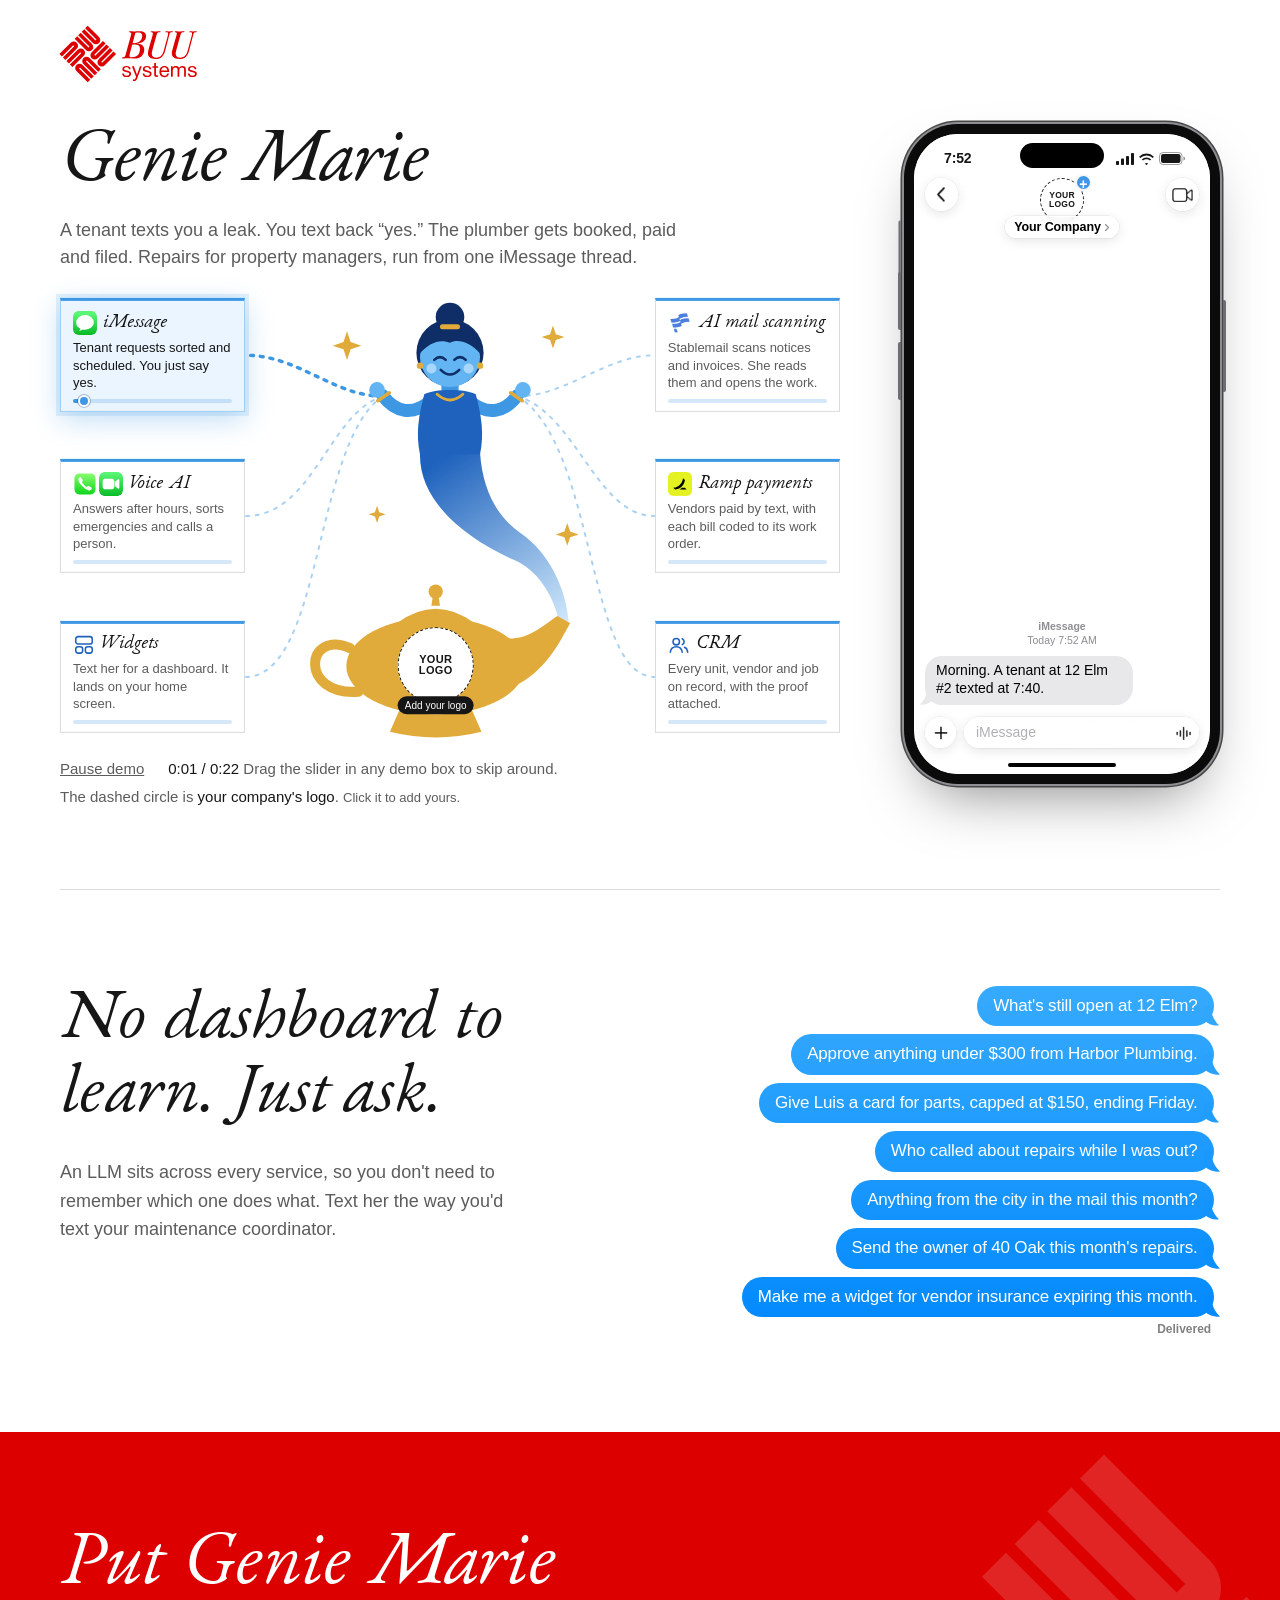
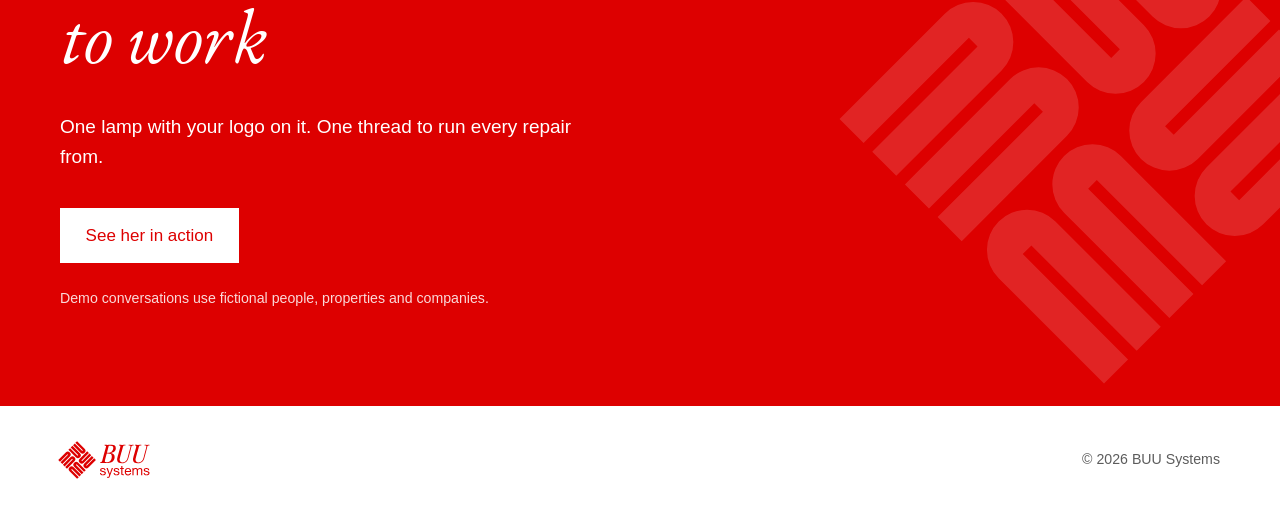
==== commit 55b72d84: "Add PNG favicon, apple-touch-icon and Open Graph tags for link previews iMessage ignores SVG icons; " ====
--- a/index.html
+++ b/index.html
@@ -6,7 +6,15 @@
   <title>Genie Marie | BUU Systems</title>
   <meta name="description" content="Genie Marie runs repairs for property managers. Tenants text or call, she books the vendor, and you approve and pay from one iMessage thread.">
   <meta name="theme-color" content="#DD0000">
-  <link rel="icon" href="assets/mark.svg" type="image/svg+xml">
+  <link rel="icon" href="/favicon.ico" sizes="any">
+  <link rel="icon" href="/assets/mark.svg" type="image/svg+xml">
+  <link rel="icon" href="/assets/favicon-32.png" type="image/png" sizes="32x32">
+  <link rel="apple-touch-icon" href="/apple-touch-icon.png" sizes="180x180">
+  <meta property="og:site_name" content="BUU Systems">
+  <meta property="og:title" content="Genie Marie | BUU Systems">
+  <meta property="og:description" content="Repairs for property managers, run from one iMessage thread.">
+  <meta property="og:url" content="https://buusystems.com/">
+  <meta property="og:type" content="website">
   <link rel="stylesheet" href="styles.css">
   <link rel="stylesheet" href="genie-marie.css?v=28e">
 </head>
--- a/genie-marie.css
+++ b/genie-marie.css
@@ -28,7 +28,7 @@
 .org-logo-bottle { position: absolute; left: 45.83%; top: 82.8%; width: 22%; aspect-ratio: 1; border-radius: 50%; font-size: 11px; transform: translate(-50%, -50%); }
 .org-logo.org-logo-bottle { overflow: visible; }
 .org-logo-bottle:not(.has-image)::after {
-  content: "Find your school";
+  content: "Add your logo";
   position: absolute;
   left: 50%;
   top: calc(100% - 0.35rem);
@@ -52,7 +52,7 @@
 .chapter {
   position: absolute;
   width: 23.75%;
-  padding: 0.65rem 0.75rem 0.75rem;
+  padding: 0.65rem 0.75rem 1.2rem;
   overflow: hidden;
   background: #fff;
   border: 1px solid var(--rule);
@@ -71,16 +71,29 @@
 .chapter:hover { border-color: var(--genie); }
 .chapter.is-active { background: var(--genie-soft); border-color: #9fcdf3; border-top-color: var(--genie); box-shadow: 0 0 0 4px rgba(61, 151, 227, 0.14), 0 8px 26px rgba(61, 151, 227, 0.32); }
 .chapter.is-active small { color: var(--ink); }
-.chapter .bar { position: absolute; left: 0; right: 0; bottom: 0; height: 3px; }
-.chapter .bar b { display: block; width: 0; height: 100%; background: var(--genie); }
-.iface-0 { left: 0; top: 25.5%; }
+.chapter .bar { position: absolute; left: 0.75rem; right: 0.75rem; bottom: 0.5rem; height: 4px; background: rgba(61, 151, 227, 0.22); border-radius: 2px; cursor: ew-resize; touch-action: none; }
+/* A larger area to grab than the slider's thin line. */
+.chapter .bar::before { content: ""; position: absolute; left: -0.75rem; right: -0.75rem; top: -10px; bottom: -0.5rem; }
+.chapter .bar b { position: relative; display: block; width: 0; height: 100%; background: var(--genie); border-radius: 2px; }
+.chapter .bar b::after { content: ""; position: absolute; right: -6px; top: 50%; width: 12px; height: 12px; box-sizing: border-box; background: var(--genie); border: 2px solid #fff; border-radius: 50%; box-shadow: 0 0 0 1px rgba(15, 45, 102, 0.3); transform: translateY(-50%) scale(0); transition: transform 0.15s; }
+.chapter.is-active .bar b::after, .chapter .bar:hover b::after { transform: translateY(-50%) scale(1); }
+.chapter .bar:hover { background: rgba(61, 151, 227, 0.36); }
+/* Pulses until the visitor has tried it. */
+body:not(.has-scrubbed) .chapter.is-active .bar b::after { animation: knob 1.8s ease-out infinite; }
+@keyframes knob { 0%, 100% { box-shadow: 0 0 0 1px rgba(15, 45, 102, 0.3); } 50% { box-shadow: 0 0 0 6px rgba(61, 151, 227, 0.3); } }
+.iface-0 { left: 0; top: 14.9%; }
 .iface-1 { right: 0; top: 14.9%; }
 .iface-2 { right: 0; top: 50%; }
 .iface-3 { right: 0; top: 85.1%; }
-.iface-4 { left: 0; top: 74.5%; }
+.iface-4 { left: 0; top: 85.1%; }
+.iface-5 { left: 0; top: 50%; }
 .stage-foot { display: flex; flex-wrap: wrap; align-items: baseline; justify-content: space-between; gap: 0.25rem 1.5rem; margin-top: 0.75rem; font-size: 0.9375rem; }
 .pause { padding: 0; background: none; border: 0; color: var(--muted); text-decoration: underline; cursor: pointer; }
 .pause:hover { color: var(--red); }
+.scrub-note { flex: 1; margin: 0; color: var(--muted); }
+.scrub-note span { color: var(--ink); font-variant-numeric: tabular-nums; }
+.scrub-note[hidden] { display: none; }
+.logo-note { flex-basis: 100%; }
 
 /* Phone */
 .gm-stage { position: relative; }
@@ -292,23 +305,48 @@
 .line { flex: none; padding: 7px 10px; background: rgba(255, 255, 255, 0.1); border-radius: 11px; font-size: 12.5px; animation: pop 0.22s ease-out; }
 .line b { display: block; font-size: 10px; font-weight: 600; color: #aeaeb2; }
 
-/* Find your school */
-#school-dialog { width: min(30rem, calc(100vw - 2rem)); max-height: min(36rem, calc(100vh - 2rem)); padding: 1.25rem; background: #fff; border: 1px solid var(--ink); color: var(--ink); }
-#school-dialog[open] { display: flex; flex-direction: column; gap: 0.75rem; }
-#school-dialog::backdrop { background: rgba(0, 0, 0, 0.45); }
+/* Custom widget */
+.widget { box-sizing: border-box; width: 244px; padding: 11px 12px 12px; background: #fff; border: 1px solid #e0e0e4; border-radius: 20px; color: #000; font-size: 12px; }
+.widget-top { display: flex; align-items: center; gap: 6px; }
+.widget-top .org-name { flex: 1; min-width: 0; overflow: hidden; font-weight: 600; white-space: nowrap; text-overflow: ellipsis; }
+.widget-top small { flex: none; color: #8e8e93; font-size: 10.5px; }
+.widget-rent { margin: 9px 0 5px; line-height: 1.2; }
+.widget-rent span { display: block; color: #636366; font-size: 10.5px; }
+.widget-rent b { font-size: 21px; font-weight: 700; letter-spacing: -0.02em; }
+.widget-rent i { color: #636366; font-size: 11px; font-style: normal; }
+.widget-bar { height: 6px; overflow: hidden; background: #e5e5ea; border-radius: 3px; }
+.widget-bar b { display: block; height: 100%; background: #34c759; border-radius: 3px; transition: width 0.7s ease-out; }
+.widget-stats { display: grid; grid-template-columns: repeat(3, auto); justify-content: space-between; gap: 6px; margin-top: 10px; }
+.widget-stats b { display: block; font-size: 16px; font-weight: 700; letter-spacing: -0.01em; }
+.widget-stats span { display: block; color: #636366; font-size: 9.5px; white-space: nowrap; }
+.widget .is-updated { color: #248a3d; animation: bump 0.5s ease-out; }
+.home { position: absolute; z-index: 4; inset: 0; display: flex; flex-direction: column; align-items: center; padding: 116px 14px 16px; background: #0b1f4d url(assets/wallpaper.svg) center bottom / cover no-repeat; border-radius: 44px; animation: rise 0.35s ease-out; }
+.home[hidden] { display: none; }
+.home .widget { width: 100%; border: 0; box-shadow: 0 8px 24px rgba(0, 0, 0, 0.22); }
+.home-banner { position: absolute; left: 10px; right: 10px; top: 46px; box-sizing: border-box; padding: 8px 12px; background: rgba(255, 255, 255, 0.93); border-radius: 18px; color: #000; font-size: 11.5px; line-height: 1.3; box-shadow: 0 6px 18px rgba(0, 0, 0, 0.25); animation: drop 0.4s cubic-bezier(0.2, 0.9, 0.3, 1.1); }
+.home-banner b { display: block; overflow: hidden; font-weight: 600; white-space: nowrap; text-overflow: ellipsis; }
+.home-icons { display: flex; gap: 18px; width: 100%; margin-top: 22px; padding-inline: 8px; box-sizing: border-box; }
+.home-dock { display: flex; justify-content: center; gap: 22px; margin-top: auto; margin-bottom: 8px; padding: 12px 22px; background: rgba(255, 255, 255, 0.24); border-radius: 26px; -webkit-backdrop-filter: blur(12px); backdrop-filter: blur(12px); }
+.home img { width: 46px; height: 46px; border-radius: 22%; }
+.home img.home-plate { box-sizing: border-box; padding: 6px; background: #fff; }
+.screen.is-home .status { z-index: 5; color: #fff; }
+.screen.is-home .home-bar { background: #fff; }
+@keyframes drop { from { opacity: 0; transform: translateY(-16px); } }
+@keyframes bump { 40% { transform: scale(1.12); } }
+.widget-stats b, .widget-rent b { transform-origin: left center; }
+.widget-rent b { display: inline-block; }
+
+/* Add your company */
+#logo-dialog { width: min(30rem, calc(100vw - 2rem)); max-height: min(36rem, calc(100vh - 2rem)); padding: 1.25rem; background: #fff; border: 1px solid var(--ink); color: var(--ink); }
+#logo-dialog[open] { display: flex; flex-direction: column; gap: 0.75rem; }
+#logo-dialog::backdrop { background: rgba(0, 0, 0, 0.45); }
 .dialog-head { display: flex; align-items: center; justify-content: space-between; }
 .dialog-head h2 { margin: 0; font-size: 2rem; }
 .dialog-close { padding: 0 0.25rem; background: none; border: 0; font-size: 1.75rem; line-height: 1; cursor: pointer; }
-#company-search { width: 100%; padding: 0.7rem 0.9rem; background: #fff; border: 1px solid var(--ink); border-radius: 0; font: inherit; color: inherit; }
-#company-search:focus-visible { outline: 3px solid var(--genie); outline-offset: 1px; }
-#company-results { flex: 1; min-height: 0; margin: 0; padding: 0; overflow-y: auto; list-style: none; }
-.company { display: flex; align-items: center; gap: 0.75rem; padding: 0.45rem 0.5rem; cursor: pointer; }
-.company:hover, .company.is-active { background: var(--tint); }
-.company-logo { display: grid; place-items: center; width: 36px; height: 36px; flex: none; overflow: hidden; border-radius: 50%; }
-.company-logo img { width: 100%; height: 100%; padding: 12%; box-sizing: border-box; object-fit: contain; }
-.company-logo.mono { background: var(--ink); color: #fff; font-size: 0.75rem; font-weight: 700; }
-.company strong { display: block; font-weight: 500; line-height: 1.25; }
-.company span.kind { display: block; font-size: 0.8125rem; line-height: 1.25; color: var(--muted); }
+.company-form { display: flex; flex-wrap: wrap; gap: 0.75rem; }
+.company-form .button { border: 0; cursor: pointer; }
+#company-name { flex: 1 1 12rem; min-width: 0; padding: 0.7rem 0.9rem; background: #fff; border: 1px solid var(--ink); border-radius: 0; font: inherit; color: inherit; }
+#company-name:focus-visible { outline: 3px solid var(--genie); outline-offset: 1px; }
 .dialog-foot { margin: 0; font-size: 0.9375rem; color: var(--muted); }
 .dialog-foot label { color: var(--ink); text-decoration: underline; cursor: pointer; }
 .dialog-foot input:focus-visible + label { outline: 3px solid var(--ink); outline-offset: 3px; }
@@ -336,7 +374,7 @@
 @keyframes wave { 50% { height: 26px; } }
 
 @media (prefers-reduced-motion: reduce) {
-  .msg, .tap, .vcard, .call, .line, .letter::after, .wires path, .spark { animation: none; }
+  .msg, .tap, .vcard, .call, .home, .home-banner, .chapter .bar b::after, .line, .letter::after, .wires path, .spark { animation: none; }
   .letter::after { display: none; }
   .typing i, .caret, .wave i { animation: none; }
 }
@@ -348,7 +386,6 @@
   .org-logo-bottle { font-size: 8.5px; }
   .chapters { display: grid; grid-template-columns: repeat(2, 1fr); gap: 0.6rem; margin-top: 0.75rem; }
   .chapter { position: relative; left: auto; right: auto; top: auto; width: auto; transform: none; }
-  .chapter:last-child { grid-column: 1 / -1; }
 }
 
 @media (max-width: 820px) {
@@ -360,14 +397,17 @@
   .genie-art { order: 3; width: 214px; }
   .logo-note { order: 4; margin: 1rem 0 2.25rem; text-align: center; color: var(--muted); font-size: 0.9375rem; }
   .logo-note small { display: block; }
-  .chapters { order: 5; position: sticky; z-index: 10; top: 0; grid-template-columns: repeat(5, minmax(0, 1fr)); gap: 0.3rem; margin: 0 -0.25rem; padding: 0.5rem 0.25rem; background: #fff; }
+  .chapters { order: 5; position: sticky; z-index: 10; top: 0; grid-template-columns: repeat(6, minmax(0, 1fr)); gap: 0.3rem; margin: 0 -0.25rem; padding: 0.5rem 0.25rem; background: #fff; }
   .gm-stage { order: 6; display: grid; grid-template-columns: minmax(0, 1fr); justify-items: center; margin-top: 0.5rem; }
   .pause { order: 7; align-self: center; min-height: 44px; margin-top: 0.75rem; padding: 0 1rem; font-size: 0.9375rem; }
   .phone { height: 660px; height: clamp(570px, calc(100svh - 92px), 660px); }
   .org-logo-bottle { font-size: 9px; }
   .org-logo-bottle:not(.has-image)::after { font-size: 10px; }
   .brand-icon { width: 20px; height: 20px; }
-  .chapter, .chapter:last-child { grid-column: auto; padding: 0.4rem 0.15rem 0.45rem; text-align: center; }
+  .chapter { padding: 0.4rem 0.15rem 0.95rem; text-align: center; }
+  .chapter .bar { left: 0.35rem; right: 0.35rem; bottom: 0.35rem; }
+  .chapter .bar::before { left: -0.35rem; right: -0.35rem; top: -14px; bottom: -0.35rem; }
+  .scrub-note { order: 8; text-align: center; font-size: 0.875rem; }
   .chapter strong { flex-direction: column; gap: 0.2rem; margin: 0; font: 500 0.8125rem/1.1 var(--text); }
   .chapter strong svg { width: 20px; height: 20px; }
   .chapter small { display: none; }
@@ -375,15 +415,15 @@
   .asks li:not(.asks-delivered) { max-width: 92%; }
   .cta { padding-block: 4rem; }
   /* The search box sits at the top so the keyboard never covers it, and at 16px iOS doesn't zoom in on focus. */
-  #school-dialog { margin-top: 0.75rem; max-height: calc(100dvh - 1.5rem); }
-  #company-search { font-size: 16px; }
+  #logo-dialog { margin-top: 0.75rem; max-height: calc(100dvh - 1.5rem); }
+  #company-name { font-size: 16px; }
   .dialog-close { min-width: 44px; min-height: 44px; margin: -0.5rem -0.75rem -0.5rem 0; }
-  .company { min-height: 44px; }
 }
 
 @media (max-width: 480px) {
   .phone { width: min(316px, 100%); }
   .chapter strong { font-size: 0.6875rem; }
+  .tab-extra { display: none; }
 }
 
 @media (max-width: 350px) {
